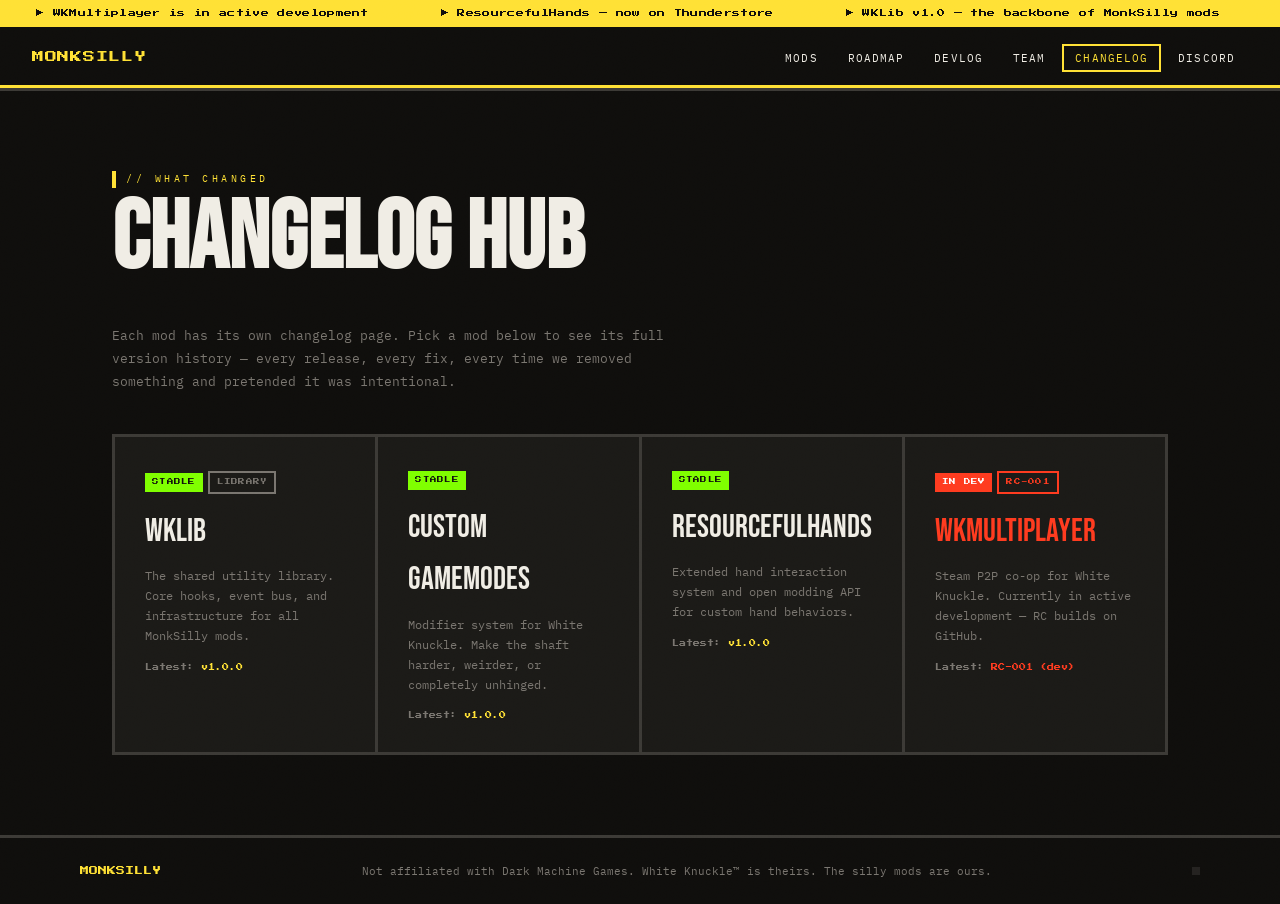
==== changelogs/index.html @ 68253477 "Updated the page, fixed links" ====
<!DOCTYPE html>
<html lang="en">
<head>
  <meta charset="UTF-8">
  <meta name="viewport" content="width=device-width, initial-scale=1.0">
  <title>Changelog — MonkSilly</title>
  <meta name="description" content="MonkSilly mod changelogs — version history for WKLib, Custom Gamemodes, ResourcefulHands, and WKMultiplayer.">
  <link rel="stylesheet" href="/style.css">
</head>
<body>

<div id="ticker-mount"></div>
<div id="nav-mount"></div>

<div class="page-wrap">
  <section>
    <span class="sec-label">// What Changed</span>
    <h2 class="sec-title">CHANGELOG HUB</h2>
    <p style="font-size:13px;color:var(--gray);max-width:560px;margin-bottom:2.5rem;line-height:1.8;">
      Each mod has its own changelog page. Pick a mod below to see its full version history — every release, every fix, every time we removed something and pretended it was intentional.
    </p>

    <!-- ══════════════════════════════════════════
         HOW TO ADD A NEW MOD CHANGELOG:
         1. Create a new folder: changelogs/your-mod-name/
         2. Copy any existing changelogs/xxx/index.html into it
         3. Edit the content, title, and breadcrumb
         4. Add a new cl-hub-card below pointing to /changelogs/your-mod-name/
    ═══════════════════════════════════════════ -->

    <div class="cl-hub-grid">

      <a href="/changelogs/wklib/" class="cl-hub-card">
        <div class="badges" style="margin-bottom:0.75rem;">
          <span class="badge b-stable">STABLE</span>
          <span class="badge b-lib">LIBRARY</span>
        </div>
        <div class="cl-hub-name">WKLib</div>
        <p class="cl-hub-desc">The shared utility library. Core hooks, event bus, and infrastructure for all MonkSilly mods.</p>
        <div class="cl-hub-latest">Latest: <span>v1.0.0</span></div>
      </a>

      <a href="/changelogs/custom-gamemodes/" class="cl-hub-card">
        <div class="badges" style="margin-bottom:0.75rem;">
          <span class="badge b-stable">STABLE</span>
        </div>
        <div class="cl-hub-name">Custom Gamemodes</div>
        <p class="cl-hub-desc">Modifier system for White Knuckle. Make the shaft harder, weirder, or completely unhinged.</p>
        <div class="cl-hub-latest">Latest: <span>v1.0.0</span></div>
      </a>

      <a href="/changelogs/resourcefulhands/" class="cl-hub-card">
        <div class="badges" style="margin-bottom:0.75rem;">
          <span class="badge b-stable">STABLE</span>
        </div>
        <div class="cl-hub-name">ResourcefulHands</div>
        <p class="cl-hub-desc">Extended hand interaction system and open modding API for custom hand behaviors.</p>
        <div class="cl-hub-latest">Latest: <span>v1.0.0</span></div>
      </a>

      <a href="/changelogs/wkmultiplayer/" class="cl-hub-card wip">
        <div class="badges" style="margin-bottom:0.75rem;">
          <span class="badge b-wip">IN DEV</span>
          <span class="badge b-rc">RC-001</span>
        </div>
        <div class="cl-hub-name">WKMultiplayer</div>
        <p class="cl-hub-desc">Steam P2P co-op for White Knuckle. Currently in active development — RC builds on GitHub.</p>
        <div class="cl-hub-latest">Latest: <span style="color:var(--red);">RC-001 (dev)</span></div>
      </a>

    </div>
  </section>
</div>

<div id="footer-mount"></div>
<script src="/shared.js"></script>
</body>
</html>
---- style.css ----
/* ============================================================
   MONKSILLY — Shared Stylesheet
   Fonts: Press Start 2P · Bebas Neue · IBM Plex Mono
   ============================================================ */
@import url('https://fonts.googleapis.com/css2?family=Press+Start+2P&family=Bebas+Neue&family=IBM+Plex+Mono:ital,wght@0,400;0,700;1,400&display=swap');

:root {
  --bg:       #0f0e0c;
  --surface:  #1b1a17;
  --surface2: #242220;
  --border:   #3c3a36;
  --yellow:   #FFE135;
  --red:      #FF3B1F;
  --white:    #F0EDE5;
  --gray:     #7a7670;
  --green:    #7FFF00;
}

*, *::before, *::after { box-sizing: border-box; margin: 0; padding: 0; }
html { scroll-behavior: smooth; }
body {
  background: var(--bg); color: var(--white);
  font-family: 'IBM Plex Mono', monospace; font-size: 15px;
  line-height: 1.65; overflow-x: hidden;
}
body::after {
  content: ''; position: fixed; inset: 0; pointer-events: none;
  z-index: 9000; opacity: 0.035;
  background-image: url("data:image/svg+xml,%3Csvg xmlns='http://www.w3.org/2000/svg' width='300' height='300'%3E%3Cfilter id='n'%3E%3CfeTurbulence type='fractalNoise' baseFrequency='0.75' numOctaves='4' stitchTiles='stitch'/%3E%3C/filter%3E%3Crect width='300' height='300' filter='url(%23n)'/%3E%3C/svg%3E");
  mix-blend-mode: overlay;
}
::-webkit-scrollbar { width: 6px; }
::-webkit-scrollbar-track { background: var(--bg); }
::-webkit-scrollbar-thumb { background: var(--yellow); }
a { color: var(--yellow); text-decoration: none; }
a:hover { text-decoration: underline; }
img { max-width: 100%; display: block; }

/* ── Ticker ── */
.ticker {
  background: var(--yellow); color: var(--bg); padding: 7px 0;
  overflow: hidden; white-space: nowrap;
  font-family: 'Press Start 2P', monospace; font-size: 8px;
  letter-spacing: 0.04em; border-bottom: 3px solid var(--bg);
  position: relative; z-index: 200;
}
.ticker-inner { display: inline-block; animation: tickerScroll 60s linear infinite; }
.ticker-inner span { margin: 0 36px; }
.ticker-inner span::before { content: '▶ '; }
@keyframes tickerScroll { from{transform:translateX(0);} to{transform:translateX(-50%);} }

/* ── Navigation ── */
nav {
  position: sticky; top: 0; z-index: 100; background: var(--bg);
  border-bottom: 3px solid var(--yellow); padding: 0 2rem;
  display: flex; align-items: center; justify-content: space-between; height: 58px;
}
.nav-logo {
  font-family: 'Press Start 2P', monospace; font-size: 12px; color: var(--yellow);
  cursor: pointer; user-select: none; letter-spacing: 0.06em;
  text-decoration: none; transition: color 0.1s;
}
.nav-logo:hover { color: var(--white); text-decoration: none; }
.nav-links { display: flex; gap: 0.25rem; list-style: none; }
.nav-links a {
  font-family: 'IBM Plex Mono', monospace; font-size: 11px; color: var(--white);
  text-transform: uppercase; letter-spacing: 0.1em;
  text-decoration: none; padding: 5px 11px; border: 2px solid transparent; transition: all 0.1s;
}
.nav-links a:hover { border-color: var(--yellow); color: var(--yellow); text-decoration: none; }
.nav-links a.active { border-color: var(--yellow); color: var(--yellow); }

/* ── Utility ── */
.page-wrap { border-top: 3px solid var(--border); }
section { padding: 5rem 2rem; max-width: 1120px; margin: 0 auto; }
.sec-label {
  font-family: 'IBM Plex Mono', monospace; font-size: 10px; color: var(--yellow);
  text-transform: uppercase; letter-spacing: 0.35em;
  border-left: 4px solid var(--yellow); padding-left: 10px;
  margin-bottom: 0.6rem; display: block;
}
.sec-title {
  font-family: 'Bebas Neue', sans-serif; font-size: clamp(3rem, 9vw, 6rem);
  color: var(--white); line-height: 0.9; margin-bottom: 2.5rem;
}
.btn {
  display: inline-block; font-family: 'IBM Plex Mono', monospace; font-size: 11px;
  font-weight: 700; text-transform: uppercase; letter-spacing: 0.15em; padding: 11px 22px;
  border: 3px solid var(--yellow); color: var(--bg); background: var(--yellow);
  cursor: pointer; text-decoration: none; transition: all 0.1s; white-space: nowrap;
}
.btn:hover { background: transparent; color: var(--yellow); transform: translate(-2px,-2px); box-shadow: 4px 4px 0 var(--yellow); text-decoration: none; }
.btn-ghost { background: transparent; color: var(--white); border-color: var(--border); }
.btn-ghost:hover { border-color: var(--white); color: var(--white); box-shadow: 4px 4px 0 var(--white); }
.btn-red { background: var(--red); border-color: var(--red); color: var(--white); }
.btn-red:hover { background: transparent; color: var(--red); box-shadow: 4px 4px 0 var(--red); }
.btn-sm { font-size: 9px; padding: 7px 13px; }

/* ── Breadcrumb ── */
.breadcrumb {
  font-family: 'IBM Plex Mono', monospace; font-size: 10px; color: var(--gray);
  text-transform: uppercase; letter-spacing: 0.15em;
  margin-bottom: 2rem; display: flex; align-items: center; gap: 0.5rem; flex-wrap: wrap;
}
.breadcrumb a { color: var(--gray); }
.breadcrumb a:hover { color: var(--yellow); text-decoration: none; }
.breadcrumb .sep { color: var(--border); }
.breadcrumb .current { color: var(--yellow); }

/* ── Badges ── */
.badge { font-family: 'Press Start 2P', monospace; font-size: 6.5px; padding: 4px 7px; letter-spacing: 0.04em; white-space: nowrap; display: inline-block; }
.b-ver   { background: var(--yellow); color: var(--bg); }
.b-wip   { background: var(--red); color: #fff; }
.b-stable{ background: var(--green); color: var(--bg); }
.b-lib   { border: 2px solid var(--gray); color: var(--gray); }
.b-rc    { border: 2px solid var(--red); color: var(--red); }

/* ── Hero ── */
#hero {
  min-height: calc(100vh - 90px); display: flex; flex-direction: column;
  justify-content: center; padding: 4rem 2rem 5rem;
  max-width: 100%; position: relative; overflow: hidden;
}
#hero::before {
  content: ''; position: absolute; inset: 0;
  background-image: linear-gradient(var(--surface) 1px, transparent 1px), linear-gradient(90deg, var(--surface) 1px, transparent 1px);
  background-size: 48px 48px; opacity: 0.6;
}
.hero-inner { max-width: 1120px; margin: 0 auto; width: 100%; position: relative; z-index: 1; }
.hero-eyebrow { font-family: 'Press Start 2P', monospace; font-size: 8px; color: var(--yellow); letter-spacing: 0.3em; margin-bottom: 1.5rem; opacity: 0; animation: fadeUp 0.7s ease forwards 0.15s; }
.hero-title { font-family: 'Bebas Neue', sans-serif; font-size: clamp(6rem, 16vw, 14rem); line-height: 0.86; color: var(--white); opacity: 0; animation: fadeUp 0.7s ease forwards 0.35s; }
.hero-title .c-yellow { color: var(--yellow); }
.hero-title .c-red    { color: var(--red); }
.hero-sub { font-size: 13px; color: var(--gray); max-width: 520px; margin: 1.5rem 0 2.5rem; line-height: 1.8; opacity: 0; animation: fadeUp 0.7s ease forwards 0.55s; }
.hero-ctas { display: flex; gap: 0.75rem; flex-wrap: wrap; opacity: 0; animation: fadeUp 0.7s ease forwards 0.75s; }
.hero-bg-text { position: absolute; right: -1%; bottom: -8%; font-family: 'Bebas Neue', sans-serif; font-size: clamp(14rem, 36vw, 30rem); color: var(--surface); line-height: 1; user-select: none; pointer-events: none; z-index: 0; letter-spacing: -0.05em; }
.hero-shaft { position: absolute; right: 180px; top: 0; bottom: 0; width: 3px; background: repeating-linear-gradient(to bottom, var(--border) 0px, var(--border) 12px, transparent 12px, transparent 20px); opacity: 0.5; }
.climber { position: absolute; right: 120px; top: 38%; transform: translateY(-50%); opacity: 0; animation: fadeIn 1s ease forwards 1.2s, climberBob 3s ease-in-out infinite 2.2s; }

/* ── Mods ── */
.mods-grid { display: grid; grid-template-columns: repeat(2, 1fr); gap: 3px; background: var(--border); border: 3px solid var(--border); }
.mod-card { background: var(--surface); padding: 1.75rem; border: 2px solid transparent; transition: all 0.12s; }
.mod-card:hover { border-color: var(--yellow); background: var(--surface2); }
.mod-card.mod-wip { border-color: rgba(255,59,31,0.2); }
.mod-card.mod-wip:hover { border-color: var(--red); }
.mod-head { display: flex; justify-content: space-between; align-items: flex-start; gap: 0.75rem; margin-bottom: 0.75rem; flex-wrap: wrap; }
.mod-name { font-family: 'Bebas Neue', sans-serif; font-size: 2.1rem; line-height: 1; color: var(--white); }
.badges { display: flex; gap: 5px; flex-wrap: wrap; align-items: center; margin-top: 4px; }
.mod-desc { font-size: 12.5px; color: var(--gray); margin-bottom: 1.25rem; line-height: 1.75; }
.mod-links { display: flex; gap: 7px; flex-wrap: wrap; }
.mod-link { font-family: 'IBM Plex Mono', monospace; font-size: 10px; text-transform: uppercase; letter-spacing: 0.1em; padding: 5px 11px; border: 2px solid var(--border); color: var(--gray); text-decoration: none; transition: all 0.1s; }
.mod-link:hover { border-color: var(--yellow); color: var(--yellow); text-decoration: none; }
.mod-link.hl      { border-color: var(--yellow); color: var(--yellow); }
.mod-link.hl-red  { border-color: var(--red); color: var(--red); }
.mod-link.disabled{ opacity: 0.35; pointer-events: none; }

/* ── Roadmap ── */
.roadmap-wrap { position: relative; }
.rm-line { position: absolute; left: 22px; top: 8px; bottom: 8px; width: 3px; background: var(--border); }
.rm-line-fill { position: absolute; top: 0; left: 0; width: 100%; height: 55%; background: var(--yellow); }
.rm-phases { padding-left: 68px; display: flex; flex-direction: column; gap: 2.5rem; }
.rm-phase-title { font-family: 'Press Start 2P', monospace; font-size: 8px; color: var(--yellow); letter-spacing: 0.18em; margin-bottom: 1rem; position: relative; }
.rm-phase-title::before { content: ''; position: absolute; left: -52px; top: 50%; transform: translateY(-50%); width: 16px; height: 16px; background: var(--yellow); border: 3px solid var(--bg); outline: 3px solid var(--yellow); }
.rm-phase-title.gray-dot::before { background: var(--border); outline-color: var(--border); }
.rm-cards { display: grid; grid-template-columns: repeat(auto-fill, minmax(250px, 1fr)); gap: 10px; }
.rm-card { background: var(--surface); border: 2px solid var(--border); padding: 1.2rem 1.25rem; transition: all 0.12s; }
.rm-card:hover { transform: translate(-2px,-2px); box-shadow: 4px 4px 0 var(--border); }
.rm-card.done    { border-color: var(--green); }
.rm-card.active  { border-color: var(--yellow); }
.rm-card.planned { opacity: 0.65; }
.rm-status { font-family: 'Press Start 2P', monospace; font-size: 6.5px; padding: 3px 7px; display: inline-block; margin-bottom: 0.7rem; letter-spacing: 0.04em; }
.rm-card.done    .rm-status { background: var(--green);  color: var(--bg); }
.rm-card.active  .rm-status { background: var(--yellow); color: var(--bg); }
.rm-card.planned .rm-status { border: 2px solid var(--gray); color: var(--gray); }
.rm-card-title { font-family: 'Bebas Neue', sans-serif; font-size: 1.45rem; color: var(--white); margin-bottom: 0.3rem; }
.rm-card-desc  { font-size: 12px; color: var(--gray); line-height: 1.65; }

/* ── Devlog list ── */
.devlog-grid { display: grid; grid-template-columns: repeat(auto-fill, minmax(320px, 1fr)); gap: 3px; background: var(--border); border: 3px solid var(--border); }
.devlog-card { background: var(--surface); padding: 1.75rem; border: 2px solid transparent; transition: all 0.12s; text-decoration: none; display: block; }
.devlog-card:hover { border-color: var(--yellow); background: var(--surface2); transform: translate(-2px,-2px); box-shadow: 4px 4px 0 var(--yellow); text-decoration: none; }
.devlog-num { font-family: 'Press Start 2P', monospace; font-size: 7px; color: var(--yellow); letter-spacing: 0.12em; margin-bottom: 0.6rem; }
.devlog-title { font-family: 'Bebas Neue', sans-serif; font-size: 1.9rem; color: var(--white); line-height: 1.05; margin-bottom: 0.6rem; }
.devlog-excerpt { font-size: 12px; color: var(--gray); line-height: 1.7; margin-bottom: 1rem; }
.devlog-meta { font-size: 10px; color: var(--gray); display: flex; gap: 1rem; flex-wrap: wrap; }
.devlog-meta strong { color: var(--white); }

/* ── Devlog article ── */
.article-wrap { max-width: 760px; }
.article-title { font-family: 'Bebas Neue', sans-serif; font-size: clamp(2.5rem,8vw,5rem); color: var(--white); line-height: 0.95; margin-bottom: 1rem; }
.article-byline { font-size: 11px; color: var(--gray); border-top: 1px solid var(--border); border-bottom: 1px solid var(--border); padding: 0.75rem 0; margin-bottom: 2rem; display: flex; gap: 2rem; flex-wrap: wrap; }
.article-byline strong { color: var(--white); }
.article-body { font-size: 14px; color: var(--gray); line-height: 1.9; }
.article-body p { margin-bottom: 1.25rem; }
.article-body h2 { font-family: 'Bebas Neue', sans-serif; font-size: 2rem; color: var(--white); margin: 2.5rem 0 0.75rem; }
.article-body h3 { font-family: 'IBM Plex Mono', monospace; font-size: 11px; color: var(--yellow); text-transform: uppercase; letter-spacing: 0.15em; margin: 1.75rem 0 0.5rem; }
.article-body code { font-family: 'IBM Plex Mono', monospace; font-size: 12.5px; background: var(--surface2); color: var(--yellow); padding: 2px 6px; border: 1px solid var(--border); }
.article-body pre { background: var(--surface2); border: 2px solid var(--border); border-left: 4px solid var(--yellow); padding: 1.25rem; margin: 1.25rem 0; overflow-x: auto; }
.article-body pre code { background: none; border: none; padding: 0; color: var(--white); font-size: 12.5px; }
.article-body blockquote { border-left: 4px solid var(--yellow); padding: 0.75rem 1.25rem; margin: 1.25rem 0; background: var(--surface); color: var(--white); font-style: italic; }
.article-nav { display: flex; gap: 0.75rem; margin-top: 3rem; padding-top: 2rem; border-top: 3px solid var(--border); flex-wrap: wrap; }

/* ── Team ── */
.team-grid { display: grid; grid-template-columns: repeat(3, 1fr); gap: 3px; background: var(--border); border: 3px solid var(--border); }
.team-card { background: var(--surface); padding: 2.5rem 1.5rem; text-align: center; border: 2px solid transparent; transition: all 0.12s; }
.team-card:hover { border-color: var(--yellow); background: var(--surface2); }
.team-avatar { width: 76px; height: 76px; margin: 0 auto 1.25rem; background: var(--surface2); border: 3px solid var(--border); display: flex; align-items: center; justify-content: center; font-size: 1.8rem; position: relative; overflow: hidden; }
.team-avatar::after { content: ''; position: absolute; inset: 0; background: linear-gradient(135deg, rgba(255,225,53,0.08) 0%, transparent 60%); }
.team-name { font-family: 'Bebas Neue', sans-serif; font-size: 1.9rem; color: var(--yellow); line-height: 1; margin-bottom: 0.3rem; }
.team-role { font-size: 11px; color: var(--gray); text-transform: uppercase; letter-spacing: 0.1em; margin-bottom: 0.5rem; }
.team-pronouns { font-family: 'Press Start 2P', monospace; font-size: 6px; color: var(--border); letter-spacing: 0.06em; transition: color 0.1s; }
.team-card:hover .team-pronouns { color: var(--gray); }

/* ── Changelog hub ── */
.cl-hub-grid { display: grid; grid-template-columns: repeat(auto-fill, minmax(240px,1fr)); gap: 3px; background: var(--border); border: 3px solid var(--border); }
.cl-hub-card { background: var(--surface); padding: 1.75rem; border: 2px solid transparent; transition: all 0.12s; display: block; text-decoration: none; }
.cl-hub-card:hover { border-color: var(--yellow); background: var(--surface2); transform: translate(-2px,-2px); box-shadow: 4px 4px 0 var(--yellow); text-decoration: none; }
.cl-hub-name { font-family: 'Bebas Neue', sans-serif; font-size: 2rem; color: var(--white); margin-bottom: 0.5rem; }
.cl-hub-desc { font-size: 12px; color: var(--gray); line-height: 1.65; margin-bottom: 1rem; }
.cl-hub-latest { font-family: 'Press Start 2P', monospace; font-size: 7px; color: var(--gray); }
.cl-hub-latest span { color: var(--yellow); }
.cl-hub-card.wip .cl-hub-name { color: var(--red); }

/* ── Changelog entries ── */
.cl-list { display: flex; flex-direction: column; gap: 3px; }
.cl-entry { background: var(--surface); border: 2px solid var(--border); }
.cl-entry.open { border-color: var(--yellow); }
.cl-header { display: flex; align-items: center; gap: 1rem; padding: 0.9rem 1.4rem; cursor: pointer; user-select: none; transition: background 0.1s; border-bottom: 2px solid transparent; flex-wrap: wrap; }
.cl-entry.open .cl-header { background: var(--surface2); border-bottom-color: var(--border); }
.cl-header:hover { background: var(--surface2); }
.cl-version { font-family: 'Press Start 2P', monospace; font-size: 8px; color: var(--yellow); white-space: nowrap; }
.cl-tag { font-size: 11px; color: var(--gray); text-transform: uppercase; letter-spacing: 0.1em; }
.cl-date { font-size: 11px; color: var(--gray); margin-left: auto; white-space: nowrap; }
.cl-caret { font-size: 10px; color: var(--border); transition: transform 0.2s; flex-shrink: 0; }
.cl-entry.open .cl-caret { transform: rotate(180deg); color: var(--yellow); }
.cl-body { display: none; padding: 1.1rem 1.4rem; }
.cl-entry.open .cl-body { display: block; }
.cl-items { list-style: none; display: flex; flex-direction: column; gap: 0.4rem; }
.cl-items li { font-size: 12.5px; color: var(--gray); padding-left: 1.4rem; position: relative; line-height: 1.6; }
.cl-items li::before { position: absolute; left: 0; font-weight: 700; font-family: 'IBM Plex Mono', monospace; }
.cl-items li.add::before    { content: '+'; color: var(--green);  }
.cl-items li.fix::before    { content: '~'; color: var(--yellow); }
.cl-items li.remove::before { content: '−'; color: var(--red);    }

/* ── Contact ── */
.discord-box { background: var(--surface); border: 3px solid var(--border); box-shadow: 8px 8px 0 var(--yellow); padding: 3rem 2.5rem; max-width: 580px; width: 100%; margin: 0 auto 2rem; transition: box-shadow 0.15s; text-align: center; }
.discord-box:hover { box-shadow: 12px 12px 0 var(--yellow); }
.discord-icon { font-size: 3rem; display: block; margin-bottom: 1rem; }
.discord-title { font-family: 'Bebas Neue', sans-serif; font-size: 3rem; color: var(--white); margin-bottom: 0.75rem; }
.discord-sub { font-size: 13px; color: var(--gray); margin-bottom: 2rem; line-height: 1.7; }
.extra-links { display: flex; gap: 0.75rem; justify-content: center; flex-wrap: wrap; }

/* ── Footer ── */
footer { border-top: 3px solid var(--border); padding: 1.5rem 2rem; }
.footer-inner { max-width: 1120px; margin: 0 auto; display: flex; align-items: center; justify-content: space-between; gap: 1rem; flex-wrap: wrap; font-size: 11px; color: var(--gray); }
.footer-logo { font-family: 'Press Start 2P', monospace; font-size: 9px; color: var(--yellow); }
.secret-px { display: inline-block; width: 8px; height: 8px; background: var(--surface2); cursor: pointer; transition: background 0.1s; }
.secret-px:hover { background: var(--yellow); }

/* ── Konami overlay ── */
.konami-bg { position: fixed; inset: 0; background: rgba(0,0,0,0.92); z-index: 9999; display: flex; align-items: center; justify-content: center; opacity: 0; pointer-events: none; transition: opacity 0.25s; }
.konami-bg.show { opacity: 1; pointer-events: all; }
.konami-box { background: var(--bg); border: 3px solid var(--yellow); box-shadow: 8px 8px 0 var(--yellow); padding: 3rem; max-width: 480px; text-align: center; }
.konami-title { font-family: 'Press Start 2P', monospace; font-size: 13px; color: var(--yellow); line-height: 2; margin-bottom: 1.5rem; }
.konami-msg { font-size: 13px; color: var(--gray); line-height: 1.8; margin-bottom: 2rem; }

/* ── Keyframes ── */
@keyframes fadeUp  { from{opacity:0;transform:translateY(18px);}  to{opacity:1;transform:translateY(0);} }
@keyframes fadeIn  { from{opacity:0;} to{opacity:0.85;} }
@keyframes climberBob { 0%,100%{transform:translateY(-50%);} 50%{transform:translateY(calc(-50% - 8px));} }

/* ── Responsive ── */
@media (max-width: 860px) {
  .mods-grid { grid-template-columns: 1fr; }
  .team-grid { grid-template-columns: 1fr; }
  .nav-links { display: none; }
  .hero-bg-text, .climber, .hero-shaft { display: none; }
  section { padding: 3.5rem 1.25rem; }
}
@media (max-width: 560px) {
  .rm-cards, .devlog-grid, .cl-hub-grid { grid-template-columns: 1fr; }
}
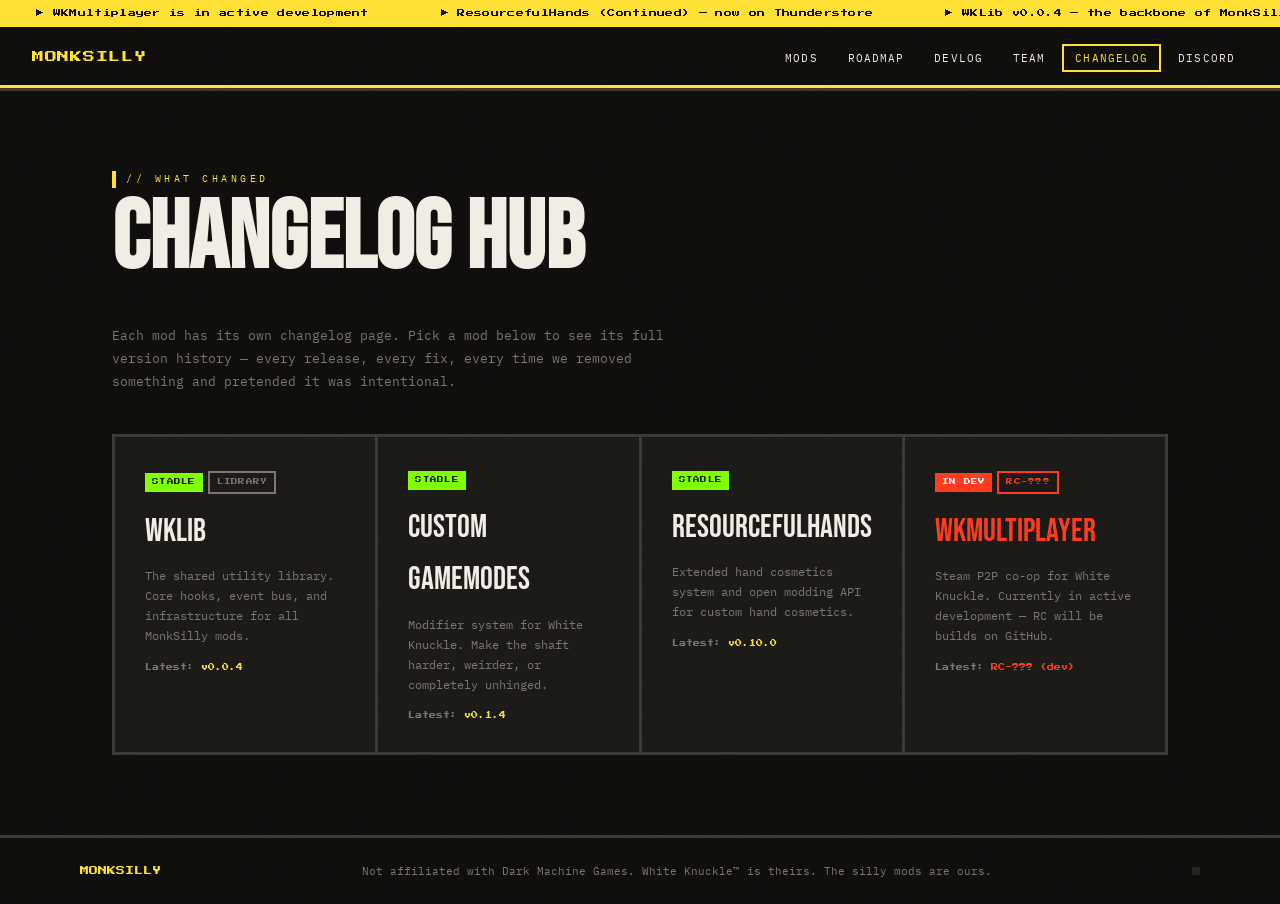
==== commit e784ddf5: "Fixed some stuff, oops" ====
--- a/changelogs/index.html
+++ b/changelogs/index.html
@@ -37,7 +37,7 @@
         </div>
         <div class="cl-hub-name">WKLib</div>
         <p class="cl-hub-desc">The shared utility library. Core hooks, event bus, and infrastructure for all MonkSilly mods.</p>
-        <div class="cl-hub-latest">Latest: <span>v1.0.0</span></div>
+        <div class="cl-hub-latest">Latest: <span>v0.0.4</span></div>
       </a>
 
       <a href="/changelogs/custom-gamemodes/" class="cl-hub-card">
@@ -46,7 +46,7 @@
         </div>
         <div class="cl-hub-name">Custom Gamemodes</div>
         <p class="cl-hub-desc">Modifier system for White Knuckle. Make the shaft harder, weirder, or completely unhinged.</p>
-        <div class="cl-hub-latest">Latest: <span>v1.0.0</span></div>
+        <div class="cl-hub-latest">Latest: <span>v0.1.4</span></div>
       </a>
 
       <a href="/changelogs/resourcefulhands/" class="cl-hub-card">
@@ -54,18 +54,18 @@
           <span class="badge b-stable">STABLE</span>
         </div>
         <div class="cl-hub-name">ResourcefulHands</div>
-        <p class="cl-hub-desc">Extended hand interaction system and open modding API for custom hand behaviors.</p>
-        <div class="cl-hub-latest">Latest: <span>v1.0.0</span></div>
+        <p class="cl-hub-desc">Extended hand cosmetics system and open modding API for custom hand cosmetics.</p>
+        <div class="cl-hub-latest">Latest: <span>v0.10.0</span></div>
       </a>
 
       <a href="/changelogs/wkmultiplayer/" class="cl-hub-card wip">
         <div class="badges" style="margin-bottom:0.75rem;">
           <span class="badge b-wip">IN DEV</span>
-          <span class="badge b-rc">RC-001</span>
+          <span class="badge b-rc">RC-???</span>
         </div>
         <div class="cl-hub-name">WKMultiplayer</div>
-        <p class="cl-hub-desc">Steam P2P co-op for White Knuckle. Currently in active development — RC builds on GitHub.</p>
-        <div class="cl-hub-latest">Latest: <span style="color:var(--red);">RC-001 (dev)</span></div>
+        <p class="cl-hub-desc">Steam P2P co-op for White Knuckle. Currently in active development — RC will be builds on GitHub.</p>
+        <div class="cl-hub-latest">Latest: <span style="color:var(--red);">RC-??? (dev)</span></div>
       </a>
 
     </div>
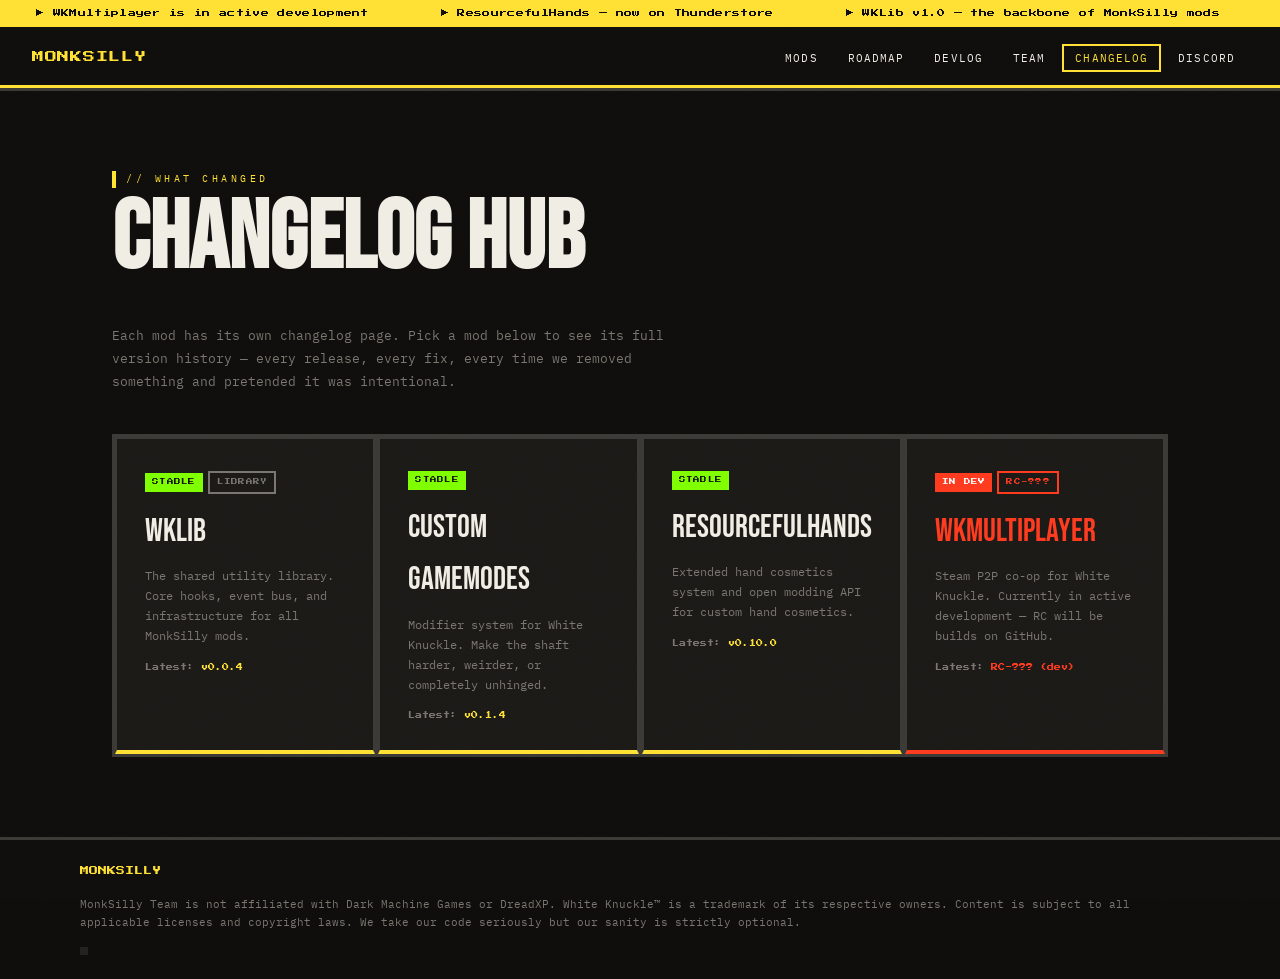
==== commit 1fed4af9: "Added a favicon and metas for proper discord embedding :3" ====
--- a/changelogs/index.html
+++ b/changelogs/index.html
@@ -5,6 +5,16 @@
   <meta name="viewport" content="width=device-width, initial-scale=1.0">
   <title>Changelog — MonkSilly</title>
   <meta name="description" content="MonkSilly mod changelogs — version history for WKLib, Custom Gamemodes, ResourcefulHands, and WKMultiplayer.">
+  <link rel="shortcut icon" href="/assets/favicon.ico" type="image/x-icon">
+  
+  <!-- Discord Embed stuff -->
+  <meta property="og:type" content="website" />
+  <meta property="og:url" content="https://monksilly.github.io/changelogs" />
+  <meta property="og:image" content="https://monksilly.github.io/assets/embed_favicon.png" />
+  <meta property="og:title" content="MonkSilly mod changelogs — White Knuckle Mod Team" />
+  <meta property="og:description" content="Version history for WKLib, Custom Gamemodes, ResourcefulHands, and WKMultiplayer." />
+  <meta name="theme-color" content="#FFE135" />
+
   <link rel="stylesheet" href="/style.css">
 </head>
 <body>
--- a/style.css
+++ b/style.css
@@ -139,9 +139,9 @@
 
 /* ── Mods ── */
 .mods-grid { display: grid; grid-template-columns: repeat(2, 1fr); gap: 3px; background: var(--border); border: 3px solid var(--border); }
-.mod-card { background: var(--surface); padding: 1.75rem; border: 2px solid transparent; transition: all 0.12s; }
-.mod-card:hover { border-color: var(--yellow); background: var(--surface2); }
-.mod-card.mod-wip { border-color: rgba(255,59,31,0.2); }
+.mod-card { background: var(--surface); padding: 1.75rem; border: 2px solid var(--border); border-bottom: 4px solid var(--border); transition: all 0.12s; cursor: default; }
+.mod-card:hover { border-color: var(--yellow); border-bottom-color: var(--yellow); background: var(--surface2); }
+.mod-card.mod-wip { border-bottom-color: var(--red); }
 .mod-card.mod-wip:hover { border-color: var(--red); }
 .mod-head { display: flex; justify-content: space-between; align-items: flex-start; gap: 0.75rem; margin-bottom: 0.75rem; flex-wrap: wrap; }
 .mod-name { font-family: 'Bebas Neue', sans-serif; font-size: 2.1rem; line-height: 1; color: var(--white); }
@@ -177,8 +177,9 @@
 
 /* ── Devlog list ── */
 .devlog-grid { display: grid; grid-template-columns: repeat(auto-fill, minmax(320px, 1fr)); gap: 3px; background: var(--border); border: 3px solid var(--border); }
-.devlog-card { background: var(--surface); padding: 1.75rem; border: 2px solid transparent; transition: all 0.12s; text-decoration: none; display: block; }
-.devlog-card:hover { border-color: var(--yellow); background: var(--surface2); transform: translate(-2px,-2px); box-shadow: 4px 4px 0 var(--yellow); text-decoration: none; }
+.devlog-card { background: var(--surface); padding: 1.75rem; border: 2px solid var(--border); border-bottom: 4px solid var(--yellow); transition: all 0.12s; text-decoration: none; display: block; cursor: pointer; }
+.devlog-card:hover  { border-color: var(--yellow); background: var(--surface2); transform: translate(-2px,-2px); box-shadow: 4px 4px 0 var(--yellow); text-decoration: none; }
+.devlog-card:active { transform: translate(1px,1px); box-shadow: 1px 1px 0 var(--yellow); }
 .devlog-num { font-family: 'Press Start 2P', monospace; font-size: 7px; color: var(--yellow); letter-spacing: 0.12em; margin-bottom: 0.6rem; }
 .devlog-title { font-family: 'Bebas Neue', sans-serif; font-size: 1.9rem; color: var(--white); line-height: 1.05; margin-bottom: 0.6rem; }
 .devlog-excerpt { font-size: 12px; color: var(--gray); line-height: 1.7; margin-bottom: 1rem; }
@@ -213,8 +214,11 @@
 
 /* ── Changelog hub ── */
 .cl-hub-grid { display: grid; grid-template-columns: repeat(auto-fill, minmax(240px,1fr)); gap: 3px; background: var(--border); border: 3px solid var(--border); }
-.cl-hub-card { background: var(--surface); padding: 1.75rem; border: 2px solid transparent; transition: all 0.12s; display: block; text-decoration: none; }
-.cl-hub-card:hover { border-color: var(--yellow); background: var(--surface2); transform: translate(-2px,-2px); box-shadow: 4px 4px 0 var(--yellow); text-decoration: none; }
+.cl-hub-card { background: var(--surface); padding: 1.75rem; border: 2px solid var(--border); border-bottom: 4px solid var(--yellow); transition: all 0.12s; display: block; text-decoration: none; cursor: pointer; }
+.cl-hub-card:hover  { border-color: var(--yellow); background: var(--surface2); transform: translate(-2px,-2px); box-shadow: 4px 4px 0 var(--yellow); text-decoration: none; }
+.cl-hub-card:active { transform: translate(1px,1px); box-shadow: 1px 1px 0 var(--yellow); }
+.cl-hub-card.wip { border-bottom-color: var(--red); }
+.cl-hub-card.wip:hover { border-color: var(--red); box-shadow: 4px 4px 0 var(--red); }
 .cl-hub-name { font-family: 'Bebas Neue', sans-serif; font-size: 2rem; color: var(--white); margin-bottom: 0.5rem; }
 .cl-hub-desc { font-size: 12px; color: var(--gray); line-height: 1.65; margin-bottom: 1rem; }
 .cl-hub-latest { font-family: 'Press Start 2P', monospace; font-size: 7px; color: var(--gray); }
@@ -270,13 +274,56 @@
 @keyframes climberBob { 0%,100%{transform:translateY(-50%);} 50%{transform:translateY(calc(-50% - 8px));} }
 
 /* ── Responsive ── */
+/* ── Hamburger button ── */
+.nav-burger {
+  display: none;
+  flex-direction: column;
+  justify-content: center;
+  gap: 5px;
+  width: 36px; height: 36px;
+  background: none; border: 2px solid var(--border);
+  cursor: pointer; padding: 6px;
+  transition: border-color 0.1s;
+  flex-shrink: 0;
+}
+.nav-burger:hover { border-color: var(--yellow); }
+.nav-burger span {
+  display: block; width: 100%; height: 2px;
+  background: var(--white); transition: all 0.2s;
+}
+/* X state */
+.nav-burger.open span:nth-child(1) { transform: translateY(7px) rotate(45deg); }
+.nav-burger.open span:nth-child(2) { opacity: 0; }
+.nav-burger.open span:nth-child(3) { transform: translateY(-7px) rotate(-45deg); }
+
 @media (max-width: 860px) {
   .mods-grid { grid-template-columns: 1fr; }
   .team-grid { grid-template-columns: 1fr; }
-  .nav-links { display: none; }
   .hero-bg-text, .climber, .hero-shaft { display: none; }
   section { padding: 3.5rem 1.25rem; }
+
+  .nav-burger { display: flex; }
+
+  .nav-links {
+    display: none;
+    position: absolute;
+    top: 58px; left: 0; right: 0;
+    background: var(--bg);
+    border-bottom: 3px solid var(--yellow);
+    flex-direction: column;
+    gap: 0; z-index: 99;
+  }
+  .nav-links.open { display: flex; }
+  .nav-links a {
+    padding: 14px 2rem;
+    border: none;
+    border-bottom: 1px solid var(--border);
+    font-size: 12px;
+  }
+  .nav-links a:last-child { border-bottom: none; }
+
+  nav { position: sticky; } /* ensure dropdown is relative to nav */
 }
 @media (max-width: 560px) {
   .rm-cards, .devlog-grid, .cl-hub-grid { grid-template-columns: 1fr; }
-}
+}
